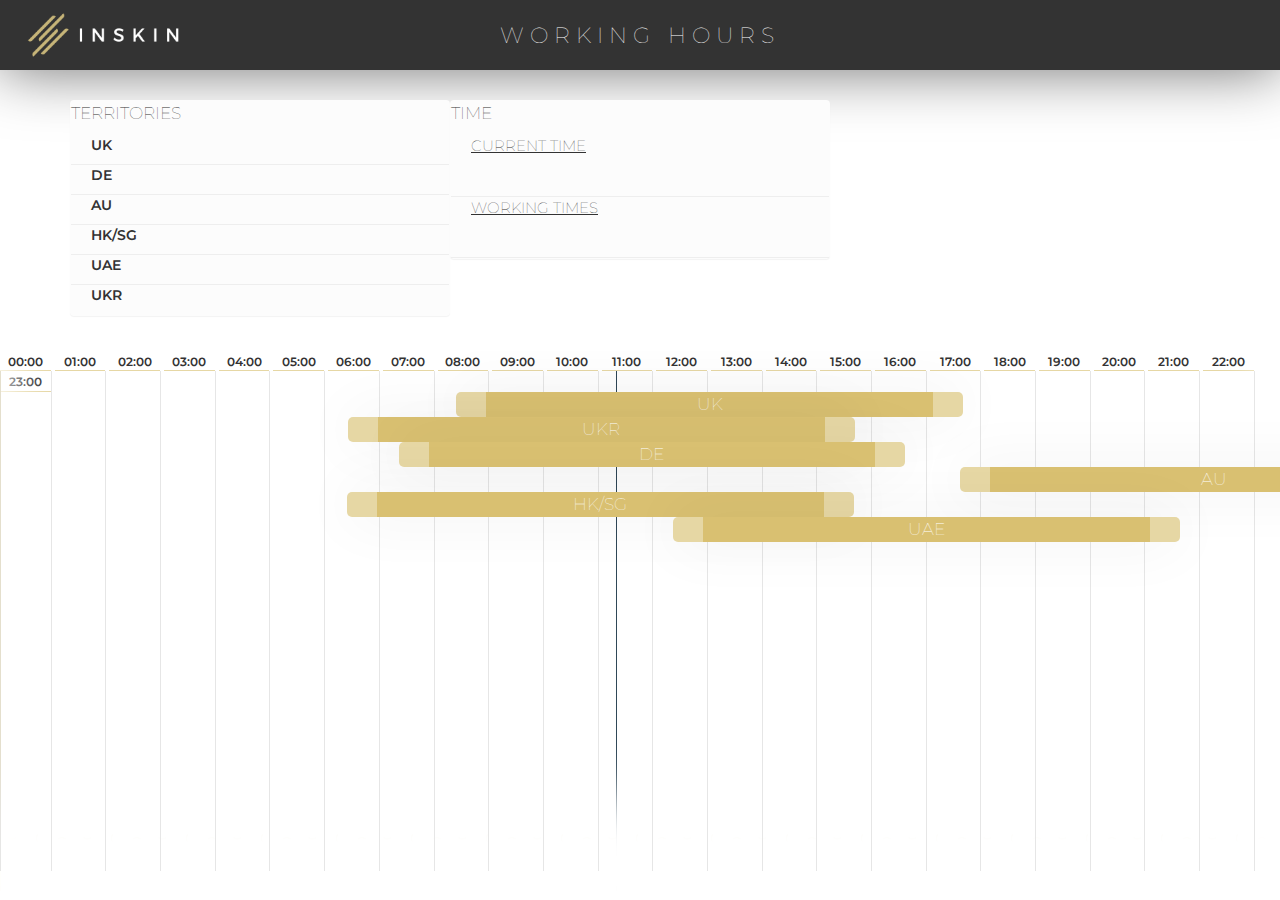
==== timezones/index.html @ ea964735 "Add files via upload" ====
<!DOCTYPE html>
<html>

<head>
    <meta charset="utf-8" />
    <meta http-equiv="X-UA-Compatible" content="IE=edge">
    <title>Working Hours - Inskin Media</title>
    <meta name="viewport" content="width=device-width, initial-scale=1">
    <link rel="stylesheet" type="text/css" media="screen" href="css/main.css" />
    <script src="https://ajax.googleapis.com/ajax/libs/jquery/3.3.1/jquery.min.js"></script>
    <script src="js/main.js"></script>
    <!-- Latest compiled and minified CSS -->
    <link rel="stylesheet" href="https://maxcdn.bootstrapcdn.com/bootstrap/3.3.7/css/bootstrap.min.css" integrity="sha384-BVYiiSIFeK1dGmJRAkycuHAHRg32OmUcww7on3RYdg4Va+PmSTsz/K68vbdEjh4u"
        crossorigin="anonymous">
    <link href="https://fonts.googleapis.com/css?family=Montserrat|Staatliches" rel="stylesheet">
    <link rel="shortcut icon" type="image/x-icon" href="img/favicon.ico" />

</head>

<body>
    <div class="main-wrapper">
        <div class="top-bar">
            <div class="logo"><img src="img/logo.png" alt=""></div>
            <div class="title">Working Hours</div>
        </div>
        <div class="container top-el">
            <div class="col-md-4 panel no-pad">
                <div class="panel-title">Territories</div>
                <div class="zone-item">UK</div>
                <div class="zone-item">DE</div>
                <div class="zone-item">AU</div>
                <div class="zone-item">HK/SG</div>
                <div class="zone-item">UAE</div>
                <div class="zone-item">UKR</div>
            </div>
            <div class="col-md-4 panel no-pad">
                <div class="panel-title">Time</div>
                <div class="row">
                    <div class="col-md-12">
                        <div class="timezones time-title">Current Time</div> 
                        <div class="timezones current-item"></div>
                        <div class="timezones time-title">Working Times</div> 
                        <div id="tti" class="timezones territory-item"></div>
                    </div>
                </div>

            </div>
            <!-- <div class="col-md-4 panel no-pad">
                <div class="panel-title">Customise</div>
                <div class="timezones custom-item"><input type="text"></div>
                <div class="timezones selected-item"><input type="text"></div>
            </div> -->
        </div>
        <div class="timeline">
            <div class="timeline-overlay"></div>
            <div class="timeline-container">
                <div class="trackline"></div>
                <div class="curtline"></div>
                <div class="stamplines" onmousemove="showCoords(event)" onmouseout="clearCoor()">00</div>
                <div class="timestamps">00:00</div><div class="stamplines" onmousemove="showCoords(event)" onmouseout="clearCoor()">01</div>
                <div class="timestamps">01:00</div><div class="stamplines" onmousemove="showCoords(event)" onmouseout="clearCoor()">02</div>
                <div class="timestamps">02:00</div><div class="stamplines" onmousemove="showCoords(event)" onmouseout="clearCoor()">03</div>
                <div class="timestamps">03:00</div><div class="stamplines" onmousemove="showCoords(event)" onmouseout="clearCoor()">04</div>
                <div class="timestamps">04:00</div><div class="stamplines" onmousemove="showCoords(event)" onmouseout="clearCoor()">05</div>
                <div class="timestamps">05:00</div><div class="stamplines" onmousemove="showCoords(event)" onmouseout="clearCoor()">06</div>
                <div class="timestamps">06:00</div><div class="stamplines" onmousemove="showCoords(event)" onmouseout="clearCoor()">07</div>
                <div class="timestamps">07:00</div><div class="stamplines" onmousemove="showCoords(event)" onmouseout="clearCoor()">08</div>
                <div class="timestamps">08:00</div><div class="stamplines" onmousemove="showCoords(event)" onmouseout="clearCoor()">09</div>
                <div class="timestamps">09:00</div><div class="stamplines" onmousemove="showCoords(event)" onmouseout="clearCoor()">10</div>
                <div class="timestamps">10:00</div><div class="stamplines" onmousemove="showCoords(event)" onmouseout="clearCoor()">11</div>
                <div class="timestamps">11:00</div><div class="stamplines" onmousemove="showCoords(event)" onmouseout="clearCoor()">12</div>
                <div class="timestamps">12:00</div><div class="stamplines" onmousemove="showCoords(event)" onmouseout="clearCoor()">13</div>
                <div class="timestamps">13:00</div><div class="stamplines" onmousemove="showCoords(event)" onmouseout="clearCoor()">14</div>
                <div class="timestamps">14:00</div><div class="stamplines" onmousemove="showCoords(event)" onmouseout="clearCoor()">15</div>
                <div class="timestamps">15:00</div><div class="stamplines" onmousemove="showCoords(event)" onmouseout="clearCoor()">16</div>
                <div class="timestamps">16:00</div><div class="stamplines" onmousemove="showCoords(event)" onmouseout="clearCoor()">17</div>
                <div class="timestamps">17:00</div><div class="stamplines" onmousemove="showCoords(event)" onmouseout="clearCoor()">18</div>
                <div class="timestamps">18:00</div><div class="stamplines" onmousemove="showCoords(event)" onmouseout="clearCoor()">19</div>
                <div class="timestamps">19:00</div><div class="stamplines" onmousemove="showCoords(event)" onmouseout="clearCoor()">20</div>
                <div class="timestamps">20:00</div><div class="stamplines" onmousemove="showCoords(event)" onmouseout="clearCoor()">21</div>
                <div class="timestamps">21:00</div><div class="stamplines" onmousemove="showCoords(event)" onmouseout="clearCoor()">22</div>
                <div class="timestamps">22:00</div><div class="stamplines" onmousemove="showCoords(event)" onmouseout="clearCoor()">23</div>
                <div class="timestamps">23:00</div>
            </div>
            <div class="working-container">
                <div class="wHours uk"><div class="cHours"><div class="territory-label">UK</div></div></div>
                <div class="wHours ukr"><div class="cHours"><div class="territory-label">UKR</div></div></div>
                <div class="wHours de"><div class="cHours"><div class="territory-label">DE</div></div></div>
                <div class="wHours au"><div class="cHours"><div class="territory-label">AU</div></div></div>
                <div class="wHours hksg"><div class="cHours"><div class="territory-label">HK/SG</div></div></div>
                <div class="wHours uae"><div class="cHours"><div class="territory-label">UAE</div></div></div>
                <div class="timeline-info">
                    <div class="time-title">Current Territory Times</div> 
                    <div class="currentTime uk"></div>
                    <div class="currentTime ukr"></div>
                    <div class="currentTime de"></div>
                    <div class="currentTime au"></div>
                    <div class="currentTime hksg"></div>
                    <div class="currentTime uae"></div>
                </div>
            </div>
        </div>
    </div>
    <div class="bottom-decal">
        <!-- <div class="footer">
            <footer>© Copyright  Inskin Media LTD - All Rights Reserved</footer>
        </div> -->
    </div>
    
</body>

</html>
---- timezones/css/main.css ----
.center {
    margin: 0 auto;
    left: 0;
    right: 0;
}

body {
    font-family: 'Montserrat', sans-serif;
    overflow: hidden;
}

.top-bar {
    background-color: #333333;
    height: 70px;
    box-shadow: 0px 0px 60px 0px rgba(0, 0, 0, 0.57);
    margin-bottom: 30px;
}

.top-el {
    margin-top: 15px;
}

.top-bar .logo img {
    margin-left: 15px;
    height: 70px;
    width: 176px;
}

.title {
    position: absolute;
    top: 20px;
    left: 0;
    right: 0;
    text-align: center;
    color: white;
    font-size: 22px;
    font-weight: 100 !important;
    letter-spacing: 6px;
    text-transform: uppercase;

}

.no-pad {
    padding: 0 !important;
}

.main-wrapper {
    font-family: 'Montserrat', sans-serif;
    font-weight: 600;
}

.panel {
    background-color: #fcfcfc !important;
    box-shadow: 0px 0px 60px 0px rgba(0, 0, 0, 0.04);
    padding: 0 30px;
}

.panel-title {
    font-size: 17px !important;
    font-weight: 100;
    text-transform: uppercase;
    /* text-shadow: 0 1px 1px #d9c071e6; */
    margin-bottom: 10px !important;
}

.time-title {
    font-size: 15px !important;
    font-weight: 100;
    text-transform: uppercase;
    text-decoration: underline #333333;
    /* text-shadow: 0 1px 1px #d9c071e6; */
    margin-bottom: 10px !important;
}

.timeline {
    margin: 15px auto;
    width: 100%;
    min-height: 530px;
    overflow: hidden;
}

.timeline-overlay{
    position: absolute;
    margin: 15px auto;
    width: 100%;
    min-height: 530px;
    overflow: hidden;
    -webkit-box-shadow: inset 0px -90px 50px 10px rgba(255,255,255,1);
-moz-box-shadow: inset 0px -90px 50px 10px rgba(255,255,255,1);
box-shadow: inset 0px -90px 50px 10px rgba(255,255,255,1);
z-index: 1000;
}

.timeline-container {
    width: 100%;
    /* max-width: 1670px; */
    /* min-width: 1200px; */
    margin: 0 auto;
}

.wHours {
    position: relative;
    color: white;
    background-color: #e6d7a4;
    text-align: center;
    height: 25px;
    border-radius: 5px;
    box-shadow: 0px 0px 60px 0px rgba(0, 0, 0, 0.07);
    z-index: 1002;
}

.cHours {
    padding: 0px 30px;
    height: inherit;
}

.territory-label {
    background-color: #d9c071;
    height: inherit;
    font-size: 17px;
    font-weight: 100;
}

.timestamps {
    display: inline-block;
    width: calc(100% / 25.25);
    font-size: 12px;
    border-bottom: #e6d7a4 1px solid;
    text-align: center
}

.stamplines {
    display: inline-block;
    width: calc(100% / 25.25);
    position: absolute;
    border-left: #d8d8d8a6 1px solid;
    height: 500px;
    margin-top: 20px;
    transition: 0.2s;
    color: transparent;
    z-index: 1000;
}

.trackline {
    display: inline-block;
    width: 1px;
    position: absolute;
    border-left: #ebb70cce 1px solid;
    height: 520px;
    margin-top: 20px;
    -webkit-transition: all 600ms cubic-bezier(0.165, 0.84, 0.44, 1);
    transition: all 600ms cubic-bezier(0.165, 0.84, 0.44, 1);
}

.curtline {
    display: inline-block;
    width: 1px;
    position: absolute;
    border-left: #2f4757 1px solid;
    height: 520px;
    margin-top: 20px;
    -webkit-transition: all 600ms cubic-bezier(0.165, 0.84, 0.44, 1);
    transition: all 600ms cubic-bezier(0.165, 0.84, 0.44, 1);
}

.timeline-info {
    padding: 15px;
    width: 200px;
    opacity: 0;
    position: absolute;
    border-radius: 5px;
    background-color: #e6d7a47c;
    border: 2px solid rgba(187, 182, 182, 0.452);
    -webkit-transition: 600ms cubic-bezier(0.165, 0.84, 0.44, 1);
    transition: 600ms cubic-bezier(0.165, 0.84, 0.44, 1);
    color: rgb(51, 51, 51);
    font-weight: 100;
    z-index: 1050;
}

.zone-item,
.timezones {
    padding: 0 20px;
}

.zone-item,
.territory-item,
.current-item {
    transition: 0.5s;
    border-bottom: #0000000e solid 1px;
    height: 30px;
}

.zone-item:last-of-type {
    border-bottom: #00000005 solid 0px !important;
}

.zone-item.hover {
    border-bottom: #d9c071 solid 1px;
    padding-right: 30px;
}

.stamplines.hover {
    background-color: #d9c1712f;
}

.bottom-decal {
    position: absolute;
    bottom: 0;
    height: 75px;
    width: 100%;
    background: url(../img/decoration.png) repeat;
    opacity: 0.5;
}

.footer {
    background-color: #323333;
    color: #e7e7e7;
    height: 40px;
    width: 400px;
    margin: 0 auto;
    left: 0;
    right: 0;
    box-shadow: 0px 0px 60px 0px rgba(0, 0, 0, 0.07);
    position: absolute;
    bottom: 0;

}

.timeline-info .time-title {
    font-size: 10px !important;
}
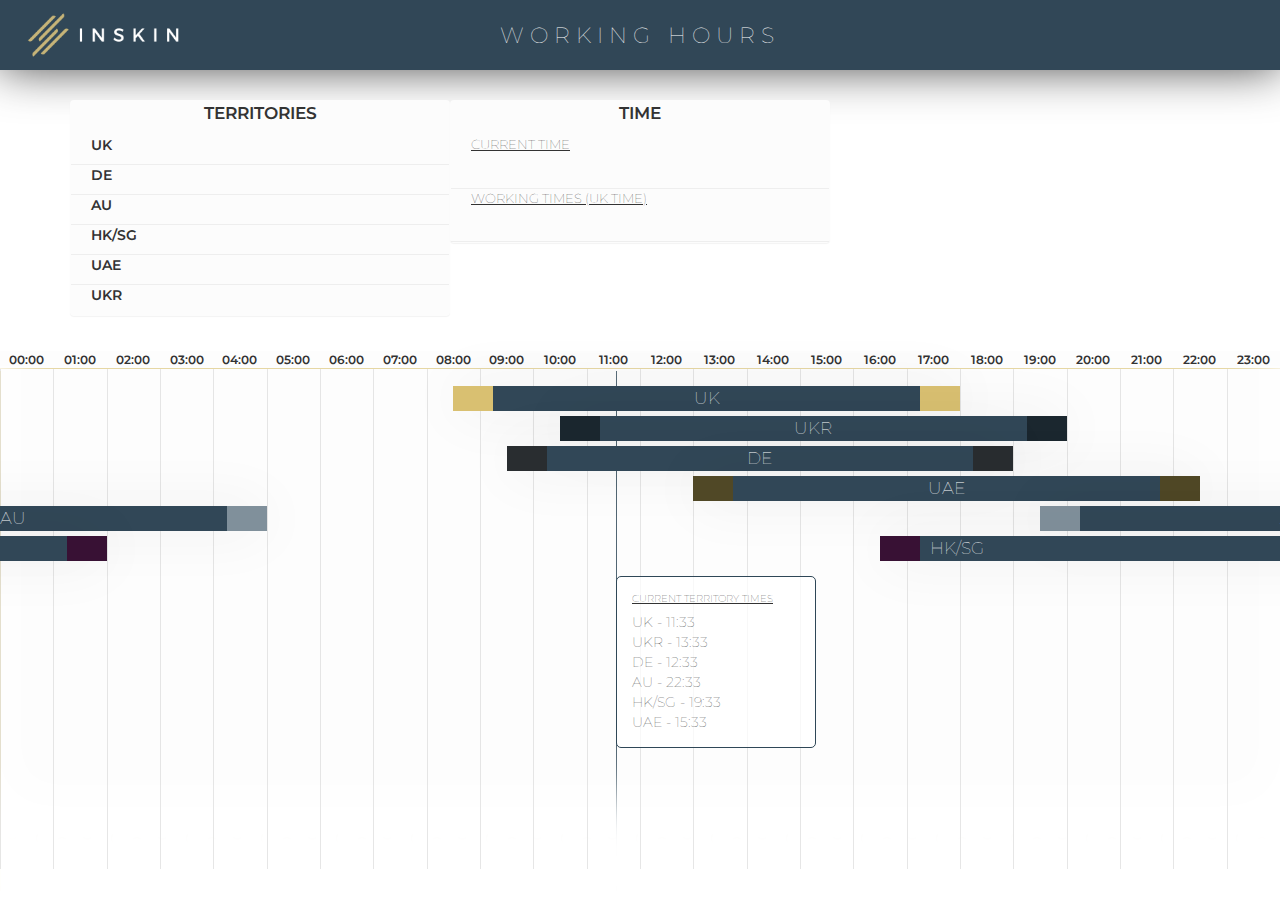
==== commit 1bafcf9c: "Add files via upload" ====
--- a/timezones/index.html
+++ b/timezones/index.html
@@ -1,11 +1,10 @@
-
 <!DOCTYPE html>
 <html>
 
 <head>
     <meta charset="utf-8" />
     <meta http-equiv="X-UA-Compatible" content="IE=edge">
-    <title>Working Hours - Inskin Media</title>
+    <title>Working Hours | Inskin</title>
     <meta name="viewport" content="width=device-width, initial-scale=1">
     <link rel="stylesheet" type="text/css" media="screen" href="css/main.css" />
     <script src="https://ajax.googleapis.com/ajax/libs/jquery/3.3.1/jquery.min.js"></script>
@@ -38,9 +37,9 @@
                 <div class="panel-title">Time</div>
                 <div class="row">
                     <div class="col-md-12">
-                        <div class="timezones time-title">Current Time</div> 
+                        <div class="timezones time-title">Current Time</div>
                         <div class="timezones current-item"></div>
-                        <div class="timezones time-title">Working Times</div> 
+                        <div class="timezones time-title">Working Times (UK Time)</div>
                         <div id="tti" class="timezones territory-item"></div>
                     </div>
                 </div>
@@ -57,49 +56,125 @@
             <div class="timeline-container">
                 <div class="trackline"></div>
                 <div class="curtline"></div>
-                <div class="stamplines" onmousemove="showCoords(event)" onmouseout="clearCoor()">00</div>
-                <div class="timestamps">00:00</div><div class="stamplines" onmousemove="showCoords(event)" onmouseout="clearCoor()">01</div>
-                <div class="timestamps">01:00</div><div class="stamplines" onmousemove="showCoords(event)" onmouseout="clearCoor()">02</div>
-                <div class="timestamps">02:00</div><div class="stamplines" onmousemove="showCoords(event)" onmouseout="clearCoor()">03</div>
-                <div class="timestamps">03:00</div><div class="stamplines" onmousemove="showCoords(event)" onmouseout="clearCoor()">04</div>
-                <div class="timestamps">04:00</div><div class="stamplines" onmousemove="showCoords(event)" onmouseout="clearCoor()">05</div>
-                <div class="timestamps">05:00</div><div class="stamplines" onmousemove="showCoords(event)" onmouseout="clearCoor()">06</div>
-                <div class="timestamps">06:00</div><div class="stamplines" onmousemove="showCoords(event)" onmouseout="clearCoor()">07</div>
-                <div class="timestamps">07:00</div><div class="stamplines" onmousemove="showCoords(event)" onmouseout="clearCoor()">08</div>
-                <div class="timestamps">08:00</div><div class="stamplines" onmousemove="showCoords(event)" onmouseout="clearCoor()">09</div>
-                <div class="timestamps">09:00</div><div class="stamplines" onmousemove="showCoords(event)" onmouseout="clearCoor()">10</div>
-                <div class="timestamps">10:00</div><div class="stamplines" onmousemove="showCoords(event)" onmouseout="clearCoor()">11</div>
-                <div class="timestamps">11:00</div><div class="stamplines" onmousemove="showCoords(event)" onmouseout="clearCoor()">12</div>
-                <div class="timestamps">12:00</div><div class="stamplines" onmousemove="showCoords(event)" onmouseout="clearCoor()">13</div>
-                <div class="timestamps">13:00</div><div class="stamplines" onmousemove="showCoords(event)" onmouseout="clearCoor()">14</div>
-                <div class="timestamps">14:00</div><div class="stamplines" onmousemove="showCoords(event)" onmouseout="clearCoor()">15</div>
-                <div class="timestamps">15:00</div><div class="stamplines" onmousemove="showCoords(event)" onmouseout="clearCoor()">16</div>
-                <div class="timestamps">16:00</div><div class="stamplines" onmousemove="showCoords(event)" onmouseout="clearCoor()">17</div>
-                <div class="timestamps">17:00</div><div class="stamplines" onmousemove="showCoords(event)" onmouseout="clearCoor()">18</div>
-                <div class="timestamps">18:00</div><div class="stamplines" onmousemove="showCoords(event)" onmouseout="clearCoor()">19</div>
-                <div class="timestamps">19:00</div><div class="stamplines" onmousemove="showCoords(event)" onmouseout="clearCoor()">20</div>
-                <div class="timestamps">20:00</div><div class="stamplines" onmousemove="showCoords(event)" onmouseout="clearCoor()">21</div>
-                <div class="timestamps">21:00</div><div class="stamplines" onmousemove="showCoords(event)" onmouseout="clearCoor()">22</div>
-                <div class="timestamps">22:00</div><div class="stamplines" onmousemove="showCoords(event)" onmouseout="clearCoor()">23</div>
-                <div class="timestamps">23:00</div>
-            </div>
-            <div class="working-container">
-                <div class="wHours uk"><div class="cHours"><div class="territory-label">UK</div></div></div>
-                <div class="wHours ukr"><div class="cHours"><div class="territory-label">UKR</div></div></div>
-                <div class="wHours de"><div class="cHours"><div class="territory-label">DE</div></div></div>
-                <div class="wHours au"><div class="cHours"><div class="territory-label">AU</div></div></div>
-                <div class="wHours hksg"><div class="cHours"><div class="territory-label">HK/SG</div></div></div>
-                <div class="wHours uae"><div class="cHours"><div class="territory-label">UAE</div></div></div>
-                <div class="timeline-info">
-                    <div class="time-title">Current Territory Times</div> 
-                    <div class="currentTime uk"></div>
-                    <div class="currentTime ukr"></div>
-                    <div class="currentTime de"></div>
-                    <div class="currentTime au"></div>
-                    <div class="currentTime hksg"></div>
-                    <div class="currentTime uae"></div>
+                <div class="timeStampContainer">
+                    <div class="timestamps">00:00</div>
+                    <div class="timestamps">01:00</div>
+                    <div class="timestamps">02:00</div>
+                    <div class="timestamps">03:00</div>
+                    <div class="timestamps">04:00</div>
+                    <div class="timestamps">05:00</div>
+                    <div class="timestamps">06:00</div>
+                    <div class="timestamps">07:00</div>
+                    <div class="timestamps">08:00</div>
+                    <div class="timestamps">09:00</div>
+                    <div class="timestamps">10:00</div>
+                    <div class="timestamps">11:00</div>
+                    <div class="timestamps">12:00</div>
+                    <div class="timestamps">13:00</div>
+                    <div class="timestamps">14:00</div>
+                    <div class="timestamps">15:00</div>
+                    <div class="timestamps">16:00</div>
+                    <div class="timestamps">17:00</div>
+                    <div class="timestamps">18:00</div>
+                    <div class="timestamps">19:00</div>
+                    <div class="timestamps">20:00</div>
+                    <div class="timestamps">21:00</div>
+                    <div class="timestamps">22:00</div>
+                    <div class="timestamps">23:00</div>
+                </div>
+                <div class="stampContainer">
+                    <div class="stamplines">00</div>
+                    <div class="stamplines">01</div>
+                    <div class="stamplines">02</div>
+                    <div class="stamplines">03</div>
+                    <div class="stamplines">04</div>
+                    <div class="stamplines">05</div>
+                    <div class="stamplines">06</div>
+                    <div class="stamplines">07</div>
+                    <div class="stamplines">08</div>
+                    <div class="stamplines">09</div>
+                    <div class="stamplines">10</div>
+                    <div class="stamplines">11</div>
+                    <div class="stamplines">12</div>
+                    <div class="stamplines">13</div>
+                    <div class="stamplines">14</div>
+                    <div class="stamplines">15</div>
+                    <div class="stamplines">16</div>
+                    <div class="stamplines">17</div>
+                    <div class="stamplines">18</div>
+                    <div class="stamplines">19</div>
+                    <div class="stamplines">20</div>
+                    <div class="stamplines">21</div>
+                    <div class="stamplines">22</div>
+                    <div class="stamplines">23</div>
+                </div>
+                <div class="working-container">
+                    <div class="wHours uk">
+                        <div class="cHours">
+                            <div class="territory-label">UK</div>
+                        </div>
+                    </div>
+                    <div class="wHours ukr">
+                        <div class="cHours">
+                            <div class="territory-label">UKR</div>
+                        </div>
+                    </div>
+                    <div class="wHours de">
+                        <div class="cHours">
+                            <div class="territory-label">DE</div>
+                        </div>
+                    </div>
+                    <div class="wHours uae">
+                        <div class="cHours">
+                            <div class="territory-label">UAE</div>
+                        </div>
+                    </div>
+                    <div class="wHours au">
+                        <div class="cHours">
+                            <div class="territory-label">AU</div>
+                        </div>
+                    </div>
+                    <div class="wHours au2">
+                        <div class="cHours">
+                            <div class="territory-label">AU</div>
+                        </div>
+                    </div>
+                    <div class="wHours hksg">
+                        <div class="cHours">
+                            <div class="territory-label">
+                                <div class="label-fix">HK/SG</div>
+                            </div>
+                        </div>
+                    </div>
+                    <div class="wHours hksg2">
+                        <div class="cHours">
+                            <div class="territory-label"></div>
+                        </div>
+                    </div>
+                    <div class="timeline-info">
+                        <div class="time-title">Selected Territory Times</div>
+                        <div class="selectTime uk"></div>
+                        <div class="selectTime ukr"></div>
+                        <div class="selectTime de"></div>
+                        <div class="selectTime au"></div>
+                        <div class="selectTime hksg"></div>
+                        <div class="selectTime uae"></div>
+                    </div>
+                    <div class="current-info">
+                        <div class="time-title">Current Territory Times</div>
+                        <div class="currentTime uk"></div>
+                        <div class="currentTime ukr"></div>
+                        <div class="currentTime de"></div>
+                        <div class="currentTime au"></div>
+                        <div class="currentTime hksg"></div>
+                        <div class="currentTime uae"></div>
+                    </div>
+                    <div class="working-info">
+
+                    </div>
                 </div>
             </div>
+
         </div>
     </div>
     <div class="bottom-decal">
@@ -107,7 +182,7 @@
             <footer>© Copyright  Inskin Media LTD - All Rights Reserved</footer>
         </div> -->
     </div>
-    
+
 </body>
 
 </html>--- a/timezones/css/main.css
+++ b/timezones/css/main.css
@@ -1,3 +1,5 @@
+@import url('https://fonts.googleapis.com/css?family=Montserrat');
+
 .center {
     margin: 0 auto;
     left: 0;
@@ -10,9 +12,11 @@
 }
 
 .top-bar {
-    background-color: #333333;
+    background-color: #314757;
     height: 70px;
-    box-shadow: 0px 0px 60px 0px rgba(0, 0, 0, 0.57);
+    -webkit-box-shadow: 0px -2px 47px 0px rgba(0,0,0,0.75);
+-moz-box-shadow: 0px -2px 47px 0px rgba(0,0,0,0.75);
+box-shadow: 0px -2px 47px 0px rgba(0,0,0,0.75);
     margin-bottom: 30px;
 }
 
@@ -57,19 +61,19 @@
 
 .panel-title {
     font-size: 17px !important;
-    font-weight: 100;
+    font-weight: 600;
     text-transform: uppercase;
-    /* text-shadow: 0 1px 1px #d9c071e6; */
+    text-align: center;
     margin-bottom: 10px !important;
 }
 
 .time-title {
-    font-size: 15px !important;
+    font-size: 13px !important;
     font-weight: 100;
     text-transform: uppercase;
     text-decoration: underline #333333;
     /* text-shadow: 0 1px 1px #d9c071e6; */
-    margin-bottom: 10px !important;
+    margin-bottom: 5px !important;
 }
 
 .timeline {
@@ -77,18 +81,20 @@
     width: 100%;
     min-height: 530px;
     overflow: hidden;
-}
-
-.timeline-overlay{
+    background-color: #fdfdfd;
+}
+
+.timeline-overlay {
     position: absolute;
     margin: 15px auto;
     width: 100%;
     min-height: 530px;
     overflow: hidden;
-    -webkit-box-shadow: inset 0px -90px 50px 10px rgba(255,255,255,1);
--moz-box-shadow: inset 0px -90px 50px 10px rgba(255,255,255,1);
-box-shadow: inset 0px -90px 50px 10px rgba(255,255,255,1);
-z-index: 1000;
+    -webkit-box-shadow: inset 0px -90px 50px 10px rgba(255, 255, 255, 1);
+    -moz-box-shadow: inset 0px -90px 50px 10px rgba(255, 255, 255, 1);
+    box-shadow: inset 0px -90px 50px 10px rgba(255, 255, 255, 1);
+    z-index: 1001;
+
 }
 
 .timeline-container {
@@ -107,38 +113,79 @@
     border-radius: 5px;
     box-shadow: 0px 0px 60px 0px rgba(0, 0, 0, 0.07);
     z-index: 1002;
-}
+    margin-bottom: 5px;
+}
+
+.wHours.au2, .wHours.hksg2 {
+    float: left;
+    top: -30px;
+}
+
 
 .cHours {
-    padding: 0px 30px;
+    padding: 0px 40px;
     height: inherit;
 }
 
 .territory-label {
-    background-color: #d9c071;
+    background-color: #314757;
     height: inherit;
     font-size: 17px;
     font-weight: 100;
 }
 
+.uk .cHours {
+    background-color: #d9c071;
+}
+
+.ukr .cHours {
+    background-color: #1b272f;
+}
+
+.de .cHours {
+    background-color: #292d30;
+}
+
+.au .cHours, .au2 .cHours {
+    background-color: #80909b;
+}
+
+.hksg .cHours, .hksg2 .cHours {
+    background-color: #381134;
+}
+
+.uae .cHours {
+    background-color: #504826;
+}
+
+.hksg .label-fix {
+    height: inherit;
+    position: absolute;
+    left: 50px;
+}
+
 .timestamps {
     display: inline-block;
-    width: calc(100% / 25.25);
+    width: calc(100% / 24);
     font-size: 12px;
     border-bottom: #e6d7a4 1px solid;
-    text-align: center
+    text-align: center;
+    float: left;
 }
 
 .stamplines {
     display: inline-block;
-    width: calc(100% / 25.25);
-    position: absolute;
+    width: calc(100% / 24);
+    position: relative;
     border-left: #d8d8d8a6 1px solid;
     height: 500px;
-    margin-top: 20px;
     transition: 0.2s;
+    -webkit-box-shadow: inset 0px -30px 81px -28px rgba(255, 255, 255, 1);
+    -moz-box-shadow: inset 0px -30px 81px -28px rgba(255, 255, 255, 1);
+    box-shadow: inset 0px -30px 81px -28px rgba(255, 255, 255, 1);
     color: transparent;
-    z-index: 1000;
+    float:left;
+    z-index: 1002;
 }
 
 .trackline {
@@ -161,21 +208,46 @@
     margin-top: 20px;
     -webkit-transition: all 600ms cubic-bezier(0.165, 0.84, 0.44, 1);
     transition: all 600ms cubic-bezier(0.165, 0.84, 0.44, 1);
-}
-
-.timeline-info {
+    -webkit-box-shadow: inset 0px -90px 50px 10px rgba(255, 255, 255, 1);
+    -moz-box-shadow: inset 0px -90px 50px 10px rgba(255, 255, 255, 1);
+    box-shadow: inset 0px -90px 50px 10px rgba(255, 255, 255, 1);
+}
+
+.current-info {
     padding: 15px;
     width: 200px;
-    opacity: 0;
+    opacity: 1;
     position: absolute;
     border-radius: 5px;
-    background-color: #e6d7a47c;
-    border: 2px solid rgba(187, 182, 182, 0.452);
+    background-color: #ffffffb6;
+    border: #2f4757 1px solid;
     -webkit-transition: 600ms cubic-bezier(0.165, 0.84, 0.44, 1);
     transition: 600ms cubic-bezier(0.165, 0.84, 0.44, 1);
     color: rgb(51, 51, 51);
     font-weight: 100;
     z-index: 1050;
+    margin-top: 10px;
+}
+
+.timeline-info {
+    padding: 15px;
+    width: 200px;
+    opacity: 0;
+    position: absolute;
+    border-radius: 5px;
+    background-color: #ffffffb6;
+    border: #ebb70cce 1px solid;
+    -webkit-transition: 600ms cubic-bezier(0.165, 0.84, 0.44, 1);
+    transition: 600ms cubic-bezier(0.165, 0.84, 0.44, 1);
+    color: rgb(51, 51, 51);
+    font-weight: 100;
+    z-index: 1050;
+}
+
+.working-container {
+    top: 50px;
+    position: absolute;
+    width: 100%;
 }
 
 .zone-item,
@@ -201,7 +273,11 @@
 }
 
 .stamplines.hover {
-    background-color: #d9c1712f;
+    background-color: #ecc54436;
+}
+
+.timeline-info.hover {
+    opacity: 1;
 }
 
 .bottom-decal {
@@ -227,6 +303,6 @@
 
 }
 
-.timeline-info .time-title {
+.timeline-info .time-title, .current-info .time-title {
     font-size: 10px !important;
 }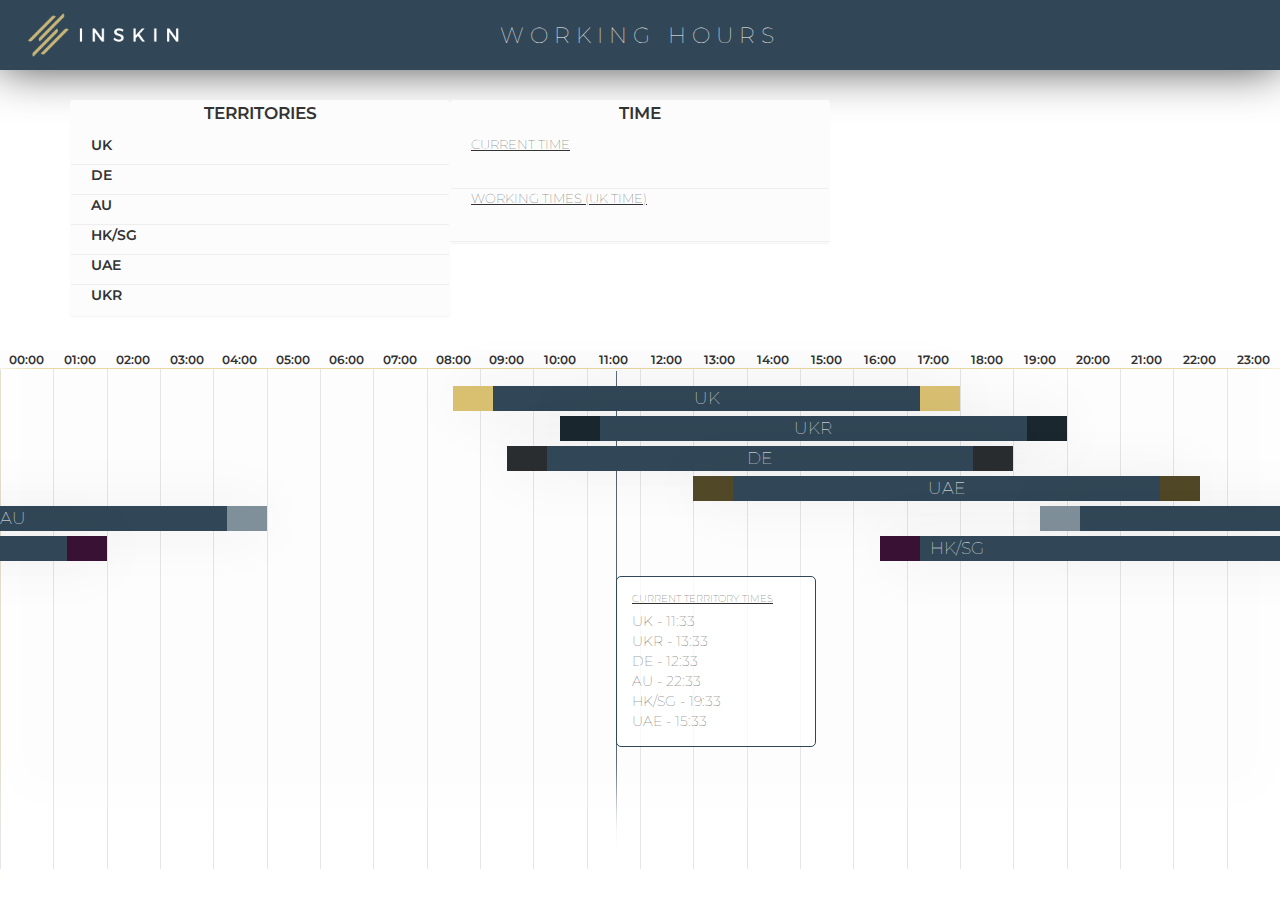
==== commit 4e6deb9f: "Add files via upload" ====
--- a/timezones/index.html
+++ b/timezones/index.html
@@ -148,7 +148,7 @@
                     </div>
                     <div class="wHours hksg2">
                         <div class="cHours">
-                            <div class="territory-label"></div>
+                            <div class="territory-label">HK/SG</div>
                         </div>
                     </div>
                     <div class="timeline-info">
--- a/timezones/css/main.css
+++ b/timezones/css/main.css
@@ -55,7 +55,6 @@
 
 .panel {
     background-color: #fcfcfc !important;
-    box-shadow: 0px 0px 60px 0px rgba(0, 0, 0, 0.04);
     padding: 0 30px;
 }
 
@@ -132,6 +131,7 @@
     height: inherit;
     font-size: 17px;
     font-weight: 100;
+    transition: 0.2s;
 }
 
 .uk .cHours {
@@ -280,6 +280,11 @@
     opacity: 1;
 }
 
+.territory-label.hover {
+    background-color: #377099;
+}
+
+
 .bottom-decal {
     position: absolute;
     bottom: 0;
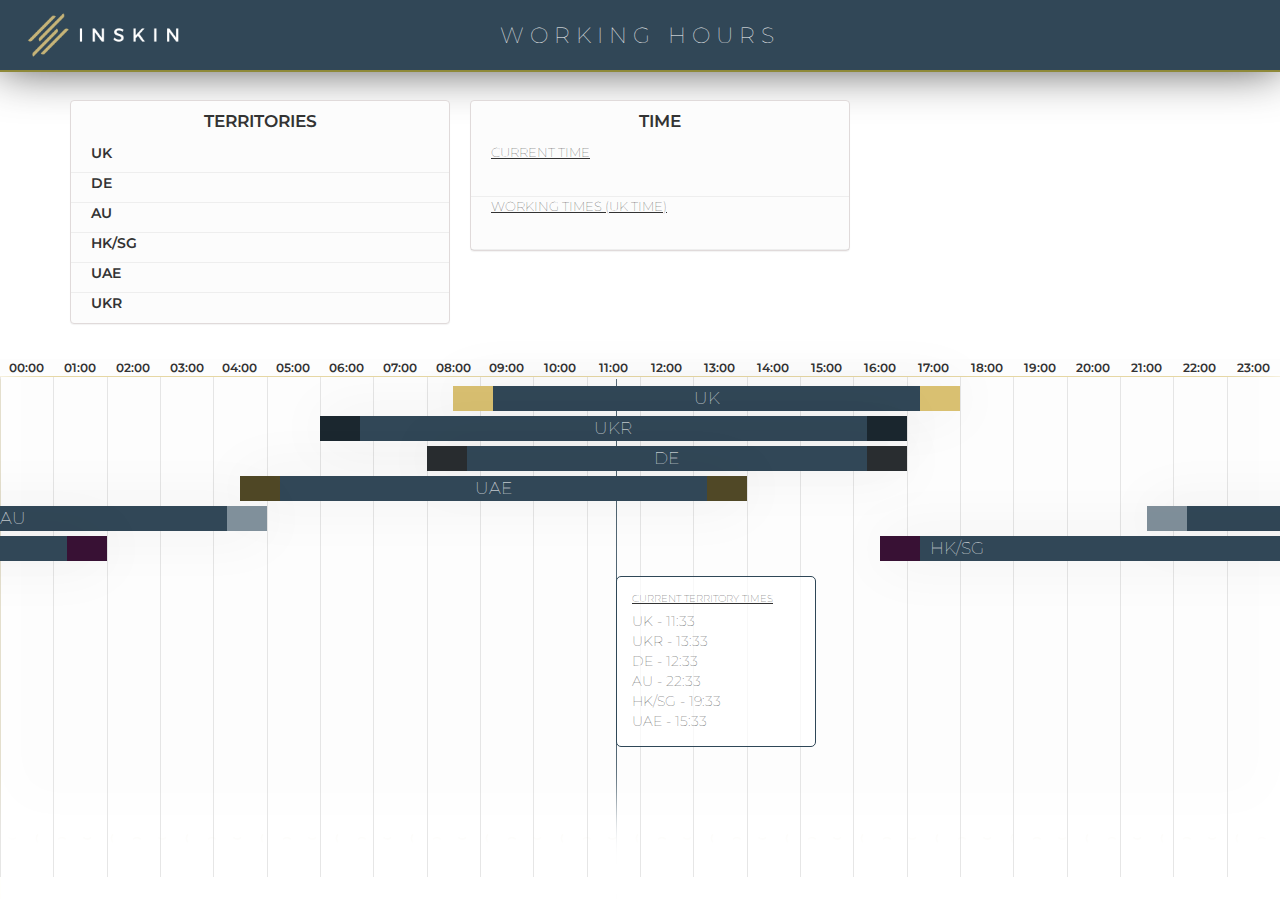
==== commit 0bebf307: "Updates" ====
--- a/timezones/index.html
+++ b/timezones/index.html
@@ -22,9 +22,10 @@
         <div class="top-bar">
             <div class="logo"><img src="img/logo.png" alt=""></div>
             <div class="title">Working Hours</div>
+            <div class="title-line pre-transit-f"></div>
         </div>
         <div class="container top-el">
-            <div class="col-md-4 panel no-pad">
+            <div class="col-md-4 panel no-pad   pre-transit-f pre-transit-p">
                 <div class="panel-title">Territories</div>
                 <div class="zone-item">UK</div>
                 <div class="zone-item">DE</div>
@@ -33,7 +34,7 @@
                 <div class="zone-item">UAE</div>
                 <div class="zone-item">UKR</div>
             </div>
-            <div class="col-md-4 panel no-pad">
+            <div class="col-md-4 panel no-pad pre-transit-f">
                 <div class="panel-title">Time</div>
                 <div class="row">
                     <div class="col-md-12">
@@ -51,7 +52,7 @@
                 <div class="timezones selected-item"><input type="text"></div>
             </div> -->
         </div>
-        <div class="timeline">
+        <div class="timeline pre-transit-f">
             <div class="timeline-overlay"></div>
             <div class="timeline-container">
                 <div class="trackline"></div>
--- a/timezones/css/main.css
+++ b/timezones/css/main.css
@@ -4,6 +4,41 @@
     margin: 0 auto;
     left: 0;
     right: 0;
+}
+
+.pre-transit-f {
+    opacity: 0 !important;
+    transition: 1s;
+}
+
+.transit-f {
+    opacity: 1 !important;
+    transition: 1s;
+}
+
+.pre-transit-p {
+    position: relative;
+    left:-100px;
+    transition: 1s;
+}
+
+.transit-p {
+    position: relative;
+    left:0;
+    transition: 1s;
+}
+
+.pre-transit-f.title-line {
+    border: 1px solid black;
+    width: 0%;
+    transition: 2s;
+}
+
+
+.transit-f.title-line  {
+    border: 1px solid #8e8939;
+    width: 100%;
+    transition: 2s;
 }
 
 body {
@@ -56,9 +91,12 @@
 .panel {
     background-color: #fcfcfc !important;
     padding: 0 30px;
+    margin-right: 20px;
+    border: 1px solid #e0dada !important;
 }
 
 .panel-title {
+    margin-top: 8px !important; 
     font-size: 17px !important;
     font-weight: 600;
     text-transform: uppercase;
@@ -93,7 +131,14 @@
     -moz-box-shadow: inset 0px -90px 50px 10px rgba(255, 255, 255, 1);
     box-shadow: inset 0px -90px 50px 10px rgba(255, 255, 255, 1);
     z-index: 1001;
-
+}
+
+.parallax {
+    position: absolute;
+    margin: 15px auto;
+    width: 100%;
+    min-height: 1530px;
+    overflow: hidden;
 }
 
 .timeline-container {
@@ -280,8 +325,13 @@
     opacity: 1;
 }
 
+.timezones.clear {
+    transition: 2s;
+    opacity: 0;
+}
+
 .territory-label.hover {
-    background-color: #377099;
+    background-color: #3c5d75;
 }
 
 
